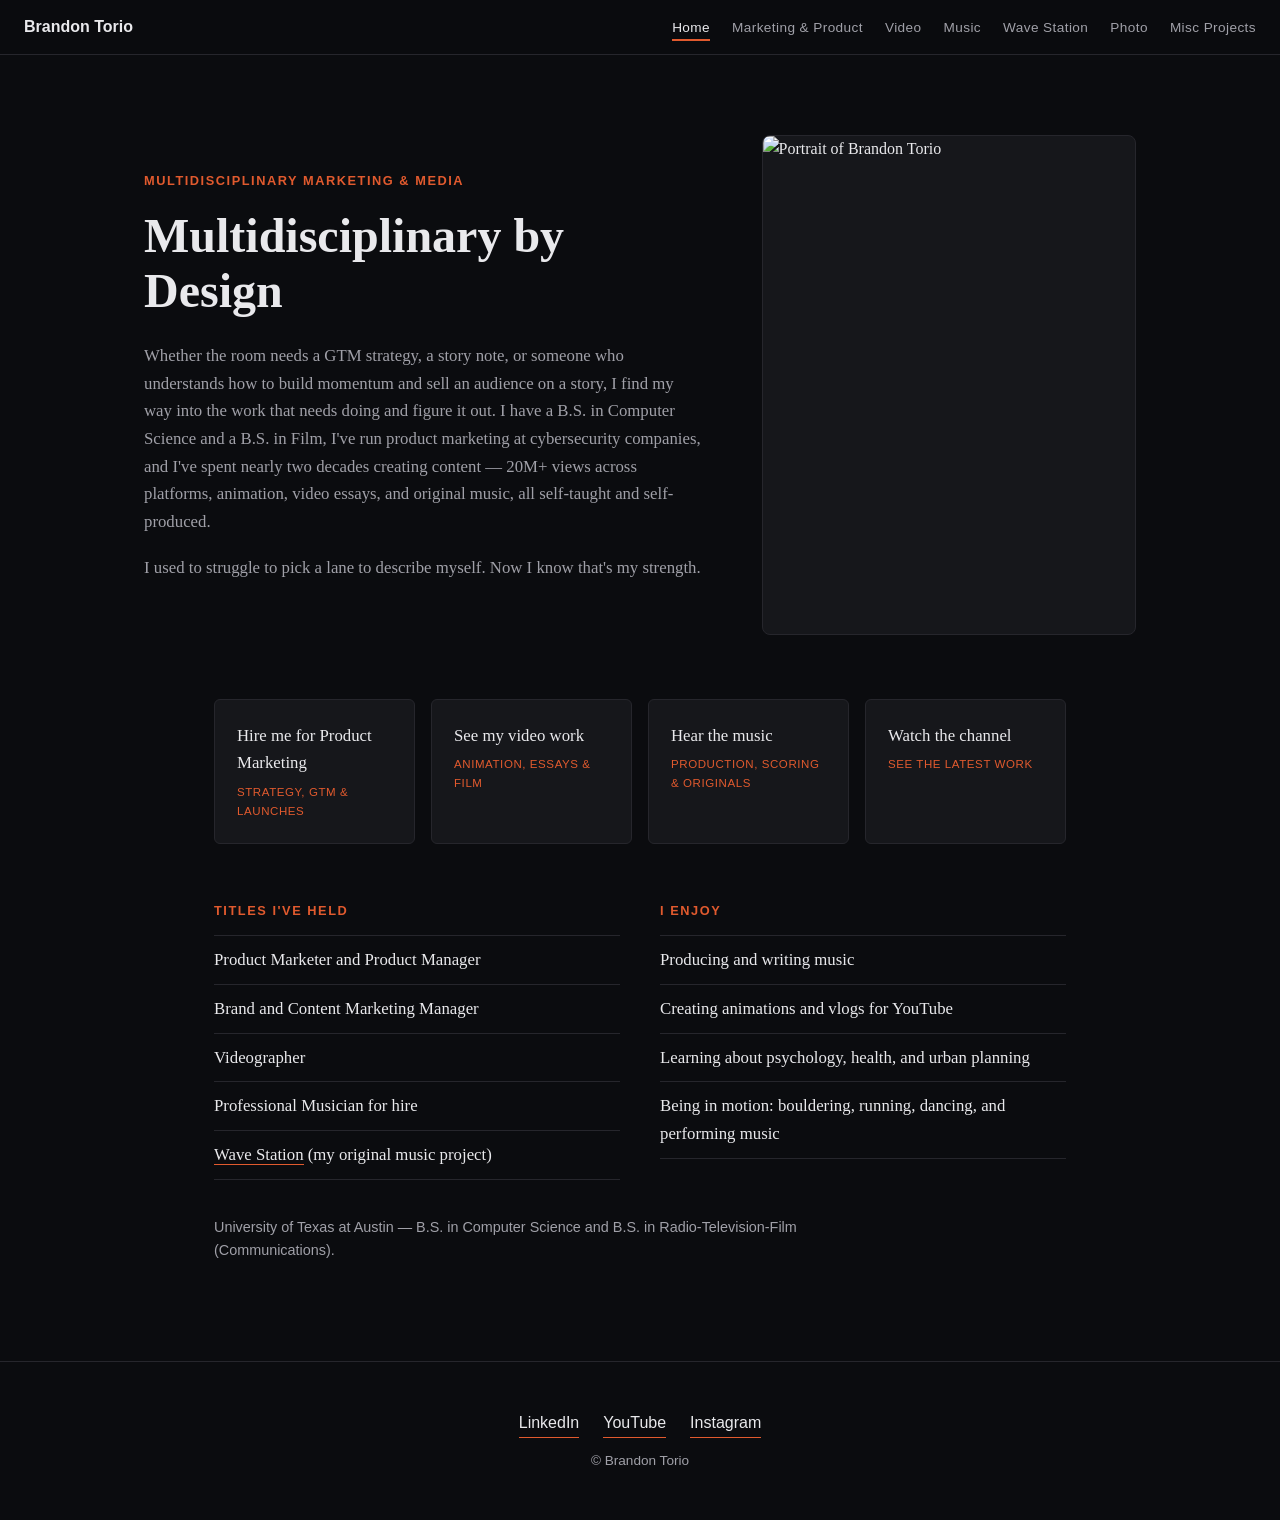
==== index.html @ 7facbb98 "Add files via upload" ====
<!DOCTYPE html>
<html lang="en">
<head>
<meta charset="UTF-8">
<meta name="viewport" content="width=device-width, initial-scale=1">
<title>Brandon Torio</title>
<meta name="description" content="Brandon Torio: product marketer, product manager, and creator working across technology, media, and entertainment.">
<meta property="og:title" content="Brandon Torio">
<meta property="og:description" content="Brandon Torio: product marketer, product manager, and creator working across technology, media, and entertainment.">
<meta property="og:type" content="website">
<link rel="stylesheet" href="style.css">
</head>
<body>
<nav class="site-nav">
  <a class="brand" href="index.html">Brandon Torio</a>
  <ul><li><a class="active" href="index.html">Home</a></li><li><a href="marketing-and-product.html">Marketing &amp; Product</a></li><li><a href="video.html">Video</a></li><li><a href="music.html">Music</a></li><li><a href="wave-station.html">Wave Station</a></li><li><a href="photo.html">Photo</a></li><li><a href="misc-projects.html">Misc Projects</a></li></ul>
</nav>
<main>
<header class="page-head hero"><div class="hero-text"><div class="eyebrow">Multidisciplinary Marketing &amp; Media</div><h1>Multidisciplinary by Design</h1><p>Whether the room needs a GTM strategy, a story note, or someone who understands how to build momentum and sell an audience on a story, I find my way into the work that needs doing and figure it out. I have a B.S. in Computer Science and a B.S. in Film, I've run product marketing at cybersecurity companies, and I've spent nearly two decades creating content &mdash; 20M+ views across platforms, animation, video essays, and original music, all self-taught and self-produced.</p><p>I used to struggle to pick a lane to describe myself. Now I know that's my strength.</p></div><figure class="portrait"><img src="images/image.jpg" alt="Portrait of Brandon Torio"></figure></header>

<section class="wrap">
  <div class="routes">
    <a class="route-card" href="marketing-and-product.html">
      <div class="label">Hire me for Product Marketing</div>
      <div class="sub">Strategy, GTM &amp; launches</div>
    </a>
    <a class="route-card" href="video.html">
      <div class="label">See my video work</div>
      <div class="sub">Animation, essays &amp; film</div>
    </a>
    <a class="route-card" href="music.html">
      <div class="label">Hear the music</div>
      <div class="sub">Production, scoring &amp; originals</div>
    </a>
    <a class="route-card" href="https://www.youtube.com/@sparkside217" target="_blank" rel="noopener">
      <div class="label">Watch the channel</div>
      <div class="sub">See the latest work</div>
    </a>
  </div>

  <div class="two-col">
    <div>
      <div class="label-small">Titles I've held</div>
      <ul class="plain-list">
        <li>Product Marketer and Product Manager</li>
        <li>Brand and Content Marketing Manager</li>
        <li>Videographer</li>
        <li>Professional Musician for hire</li>
        <li><a class="textlink" href="wave-station.html">Wave Station</a> (my original music project)</li>
      </ul>
    </div>
    <div>
      <div class="label-small">I enjoy</div>
      <ul class="plain-list">
        <li>Producing and writing music</li>
        <li>Creating animations and vlogs for YouTube</li>
        <li>Learning about psychology, health, and urban planning</li>
        <li>Being in motion: bouldering, running, dancing, and performing music</li>
      </ul>
    </div>
  </div>

  <p class="small-note">University of Texas at Austin &mdash; B.S. in Computer Science and B.S. in Radio-Television-Film (Communications).</p>
</section>

</main>
<footer>
  <div class="footer-links">
    <a href="https://www.linkedin.com/in/toriobrandon/" target="_blank" rel="noopener">LinkedIn</a>
    <a href="https://www.youtube.com/@sparkside217" target="_blank" rel="noopener">YouTube</a>
    <a href="https://www.instagram.com/sparksideoftheforce/" target="_blank" rel="noopener">Instagram</a>
  </div>
  <p>&copy; Brandon Torio</p>
</footer>
</body>
</html>
---- style.css ----
:root{
  --bg:#0b0c0f; --bg2:#121317; --text:#e9e9ec; --muted:#a0a0a8;
  --accent:#e15a2e; --line:#26262c; --card:#16171b;
  --serif:Georgia,'Times New Roman',serif;
  --sans:-apple-system,BlinkMacSystemFont,'Segoe UI',Helvetica,Arial,sans-serif;
}
*{box-sizing:border-box;margin:0;padding:0}
html{scroll-behavior:smooth}
body{background:var(--bg);color:var(--text);font-family:var(--serif);line-height:1.65}
a{color:inherit}
img{max-width:100%;display:block}

/* nav */
.site-nav{
  position:sticky;top:0;z-index:20;
  background:rgba(11,12,15,.94);backdrop-filter:blur(6px);
  border-bottom:1px solid var(--line);
  padding:14px 24px;display:flex;justify-content:space-between;align-items:center;
  gap:20px;flex-wrap:wrap;font-family:var(--sans)
}
.site-nav .brand{font-weight:700;font-size:1rem;text-decoration:none}
.site-nav ul{list-style:none;display:flex;gap:22px;flex-wrap:wrap}
.site-nav ul a{color:var(--muted);text-decoration:none;font-size:.85rem;letter-spacing:.03em;padding:4px 0;border-bottom:2px solid transparent}
.site-nav ul a:hover{color:var(--text)}
.site-nav ul a.active{color:var(--text);border-bottom-color:var(--accent)}

/* layout */
main{min-height:70vh}
.page-head,.wrap{max-width:900px;margin:0 auto;padding:0 24px}
.page-head{padding-top:80px;padding-bottom:24px}
.wrap{padding-top:24px;padding-bottom:80px}
.eyebrow{font-family:var(--sans);color:var(--accent);font-size:.8rem;letter-spacing:.12em;text-transform:uppercase;font-weight:700;margin-bottom:16px}
h1{font-size:3rem;line-height:1.15;margin-bottom:24px}
h2{font-size:1.6rem;line-height:1.25;margin:48px 0 14px}
h2:first-child{margin-top:0}
h3{font-size:1.15rem;margin-bottom:8px}
p{color:var(--muted);font-size:1.05rem;margin-bottom:18px;max-width:680px}
strong{color:var(--text)}
.small-note{font-family:var(--sans);font-size:.9rem;margin-top:36px}
.label-small{font-family:var(--sans);color:var(--accent);font-size:.8rem;letter-spacing:.12em;text-transform:uppercase;font-weight:700;margin-bottom:14px}
.textlink{color:var(--text);text-decoration:none;border-bottom:1px solid var(--accent)}
.textlink:hover{color:var(--accent)}

/* hero with portrait */
.page-head.hero{max-width:1040px;display:grid;grid-template-columns:1.5fr 1fr;gap:56px;align-items:center}
.portrait{margin:0}
.portrait img{width:100%;height:auto;aspect-ratio:3/4;object-fit:cover;border:1px solid var(--line);border-radius:8px}

/* home */
.routes{display:grid;grid-template-columns:repeat(auto-fit,minmax(200px,1fr));gap:16px;margin:16px 0 56px}
.route-card{border:1px solid var(--line);background:var(--card);padding:22px;border-radius:6px;text-decoration:none;color:var(--text);display:block;transition:border-color .15s}
.route-card:hover{border-color:var(--accent)}
.route-card .label{font-size:1.05rem;margin-bottom:6px}
.route-card .sub{font-family:var(--sans);color:var(--accent);font-size:.72rem;letter-spacing:.05em;text-transform:uppercase}
.two-col{display:grid;grid-template-columns:1fr 1fr;gap:40px}
.plain-list{list-style:none}
.plain-list li{padding:10px 0;border-top:1px solid var(--line);font-size:1.05rem}
.plain-list li:last-child{border-bottom:1px solid var(--line)}

/* case studies */
.case{border-top:1px solid var(--line);padding:36px 0}
.case:last-of-type{border-bottom:1px solid var(--line)}
.case h2{margin-top:0}
.case-meta{font-family:var(--sans);color:var(--accent);font-size:.8rem;text-transform:uppercase;letter-spacing:.05em;margin-bottom:8px}
.case ul{margin:14px 0 18px 22px;color:var(--muted)}
.case ul li{margin-bottom:6px}
.metric{color:var(--text);font-weight:700}

/* media */
.video-item{margin-bottom:44px}
.video-item h2{margin-top:0}
.embed{position:relative;width:100%;max-width:760px;aspect-ratio:16/9;margin:14px 0 10px;border:1px solid var(--line);border-radius:6px;overflow:hidden;background:#000}
.embed iframe{position:absolute;inset:0;width:100%;height:100%;border:0}
figure{margin:16px 0}
figure img{width:100%;height:auto;border:1px solid var(--line);border-radius:6px;background:var(--card)}
figcaption{font-family:var(--sans);color:var(--muted);font-size:.8rem;margin-top:6px}
.gallery{display:grid;grid-template-columns:repeat(auto-fill,minmax(260px,1fr));gap:16px;margin:16px 0 28px}
.gallery figure{margin:0}
.gallery-3{grid-template-columns:repeat(auto-fit,minmax(220px,1fr))}
.tiles{display:grid;grid-template-columns:repeat(auto-fit,minmax(260px,1fr));gap:20px;margin-top:16px}
.tile{display:block;text-decoration:none;border:1px solid var(--line);border-radius:6px;background:var(--card);overflow:hidden;transition:border-color .15s}
.tile:hover{border-color:var(--accent)}
.tile figure{margin:0}
.tile figure img{border:0;border-radius:0;aspect-ratio:4/3;object-fit:cover}
.tile span{display:block;padding:14px 16px;font-size:1.05rem}

/* footer */
footer{border-top:1px solid var(--line);padding:48px 24px;text-align:center;font-family:var(--sans)}
.footer-links{display:flex;gap:24px;justify-content:center;flex-wrap:wrap}
footer a{color:var(--text);text-decoration:none;border-bottom:1px solid var(--accent)}
footer p{color:var(--muted);font-size:.85rem;margin:12px auto 0;max-width:none}

@media (max-width:700px){
  h1{font-size:2.1rem}
  .page-head{padding-top:48px}
  .two-col{grid-template-columns:1fr;gap:28px}
  .page-head.hero{grid-template-columns:1fr;gap:32px}
  .portrait{max-width:420px}
  .site-nav{padding:12px 16px}
  .site-nav ul{gap:14px}
}
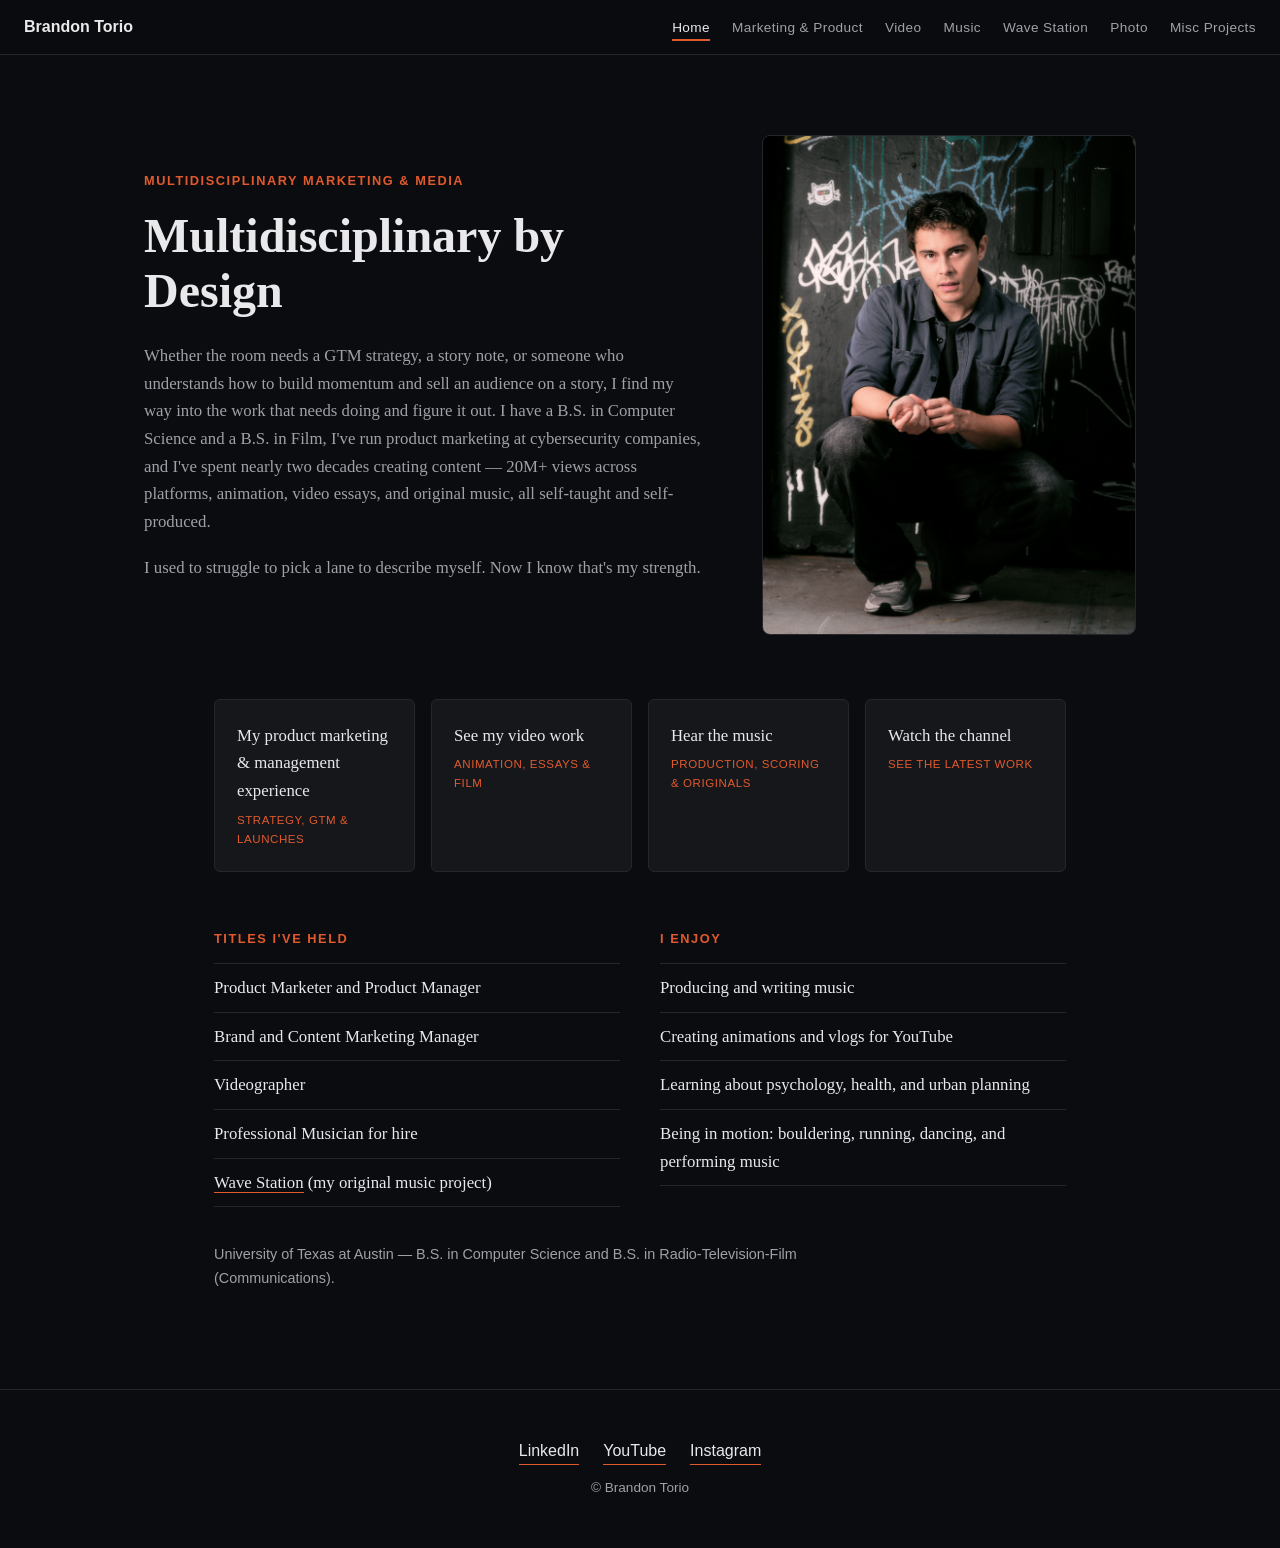
==== commit b8b52716: "Add files via upload" ====
--- a/index.html
+++ b/index.html
@@ -21,7 +21,7 @@
 <section class="wrap">
   <div class="routes">
     <a class="route-card" href="marketing-and-product.html">
-      <div class="label">Hire me for Product Marketing</div>
+      <div class="label">My product marketing &amp; management experience</div>
       <div class="sub">Strategy, GTM &amp; launches</div>
     </a>
     <a class="route-card" href="video.html">
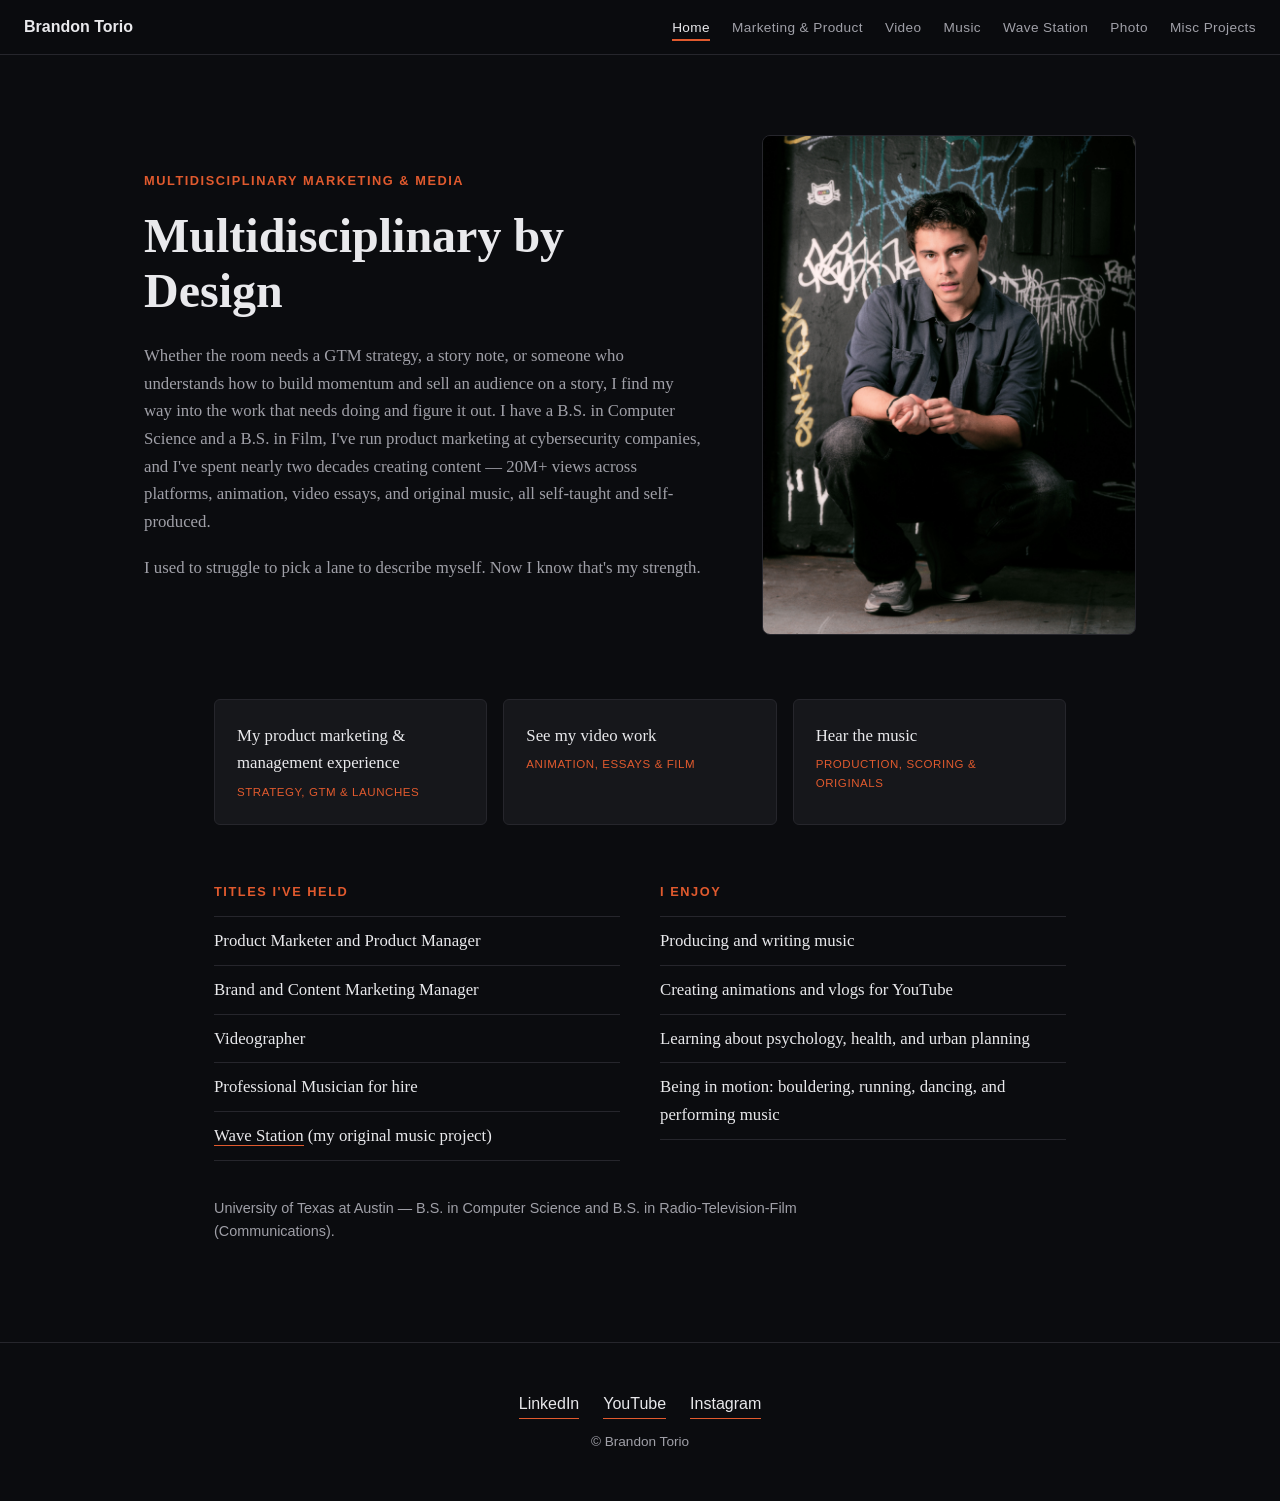
==== commit 4752f7b4: "Add files via upload" ====
--- a/index.html
+++ b/index.html
@@ -31,10 +31,6 @@
     <a class="route-card" href="music.html">
       <div class="label">Hear the music</div>
       <div class="sub">Production, scoring &amp; originals</div>
-    </a>
-    <a class="route-card" href="https://www.youtube.com/@sparkside217" target="_blank" rel="noopener">
-      <div class="label">Watch the channel</div>
-      <div class="sub">See the latest work</div>
     </a>
   </div>
 
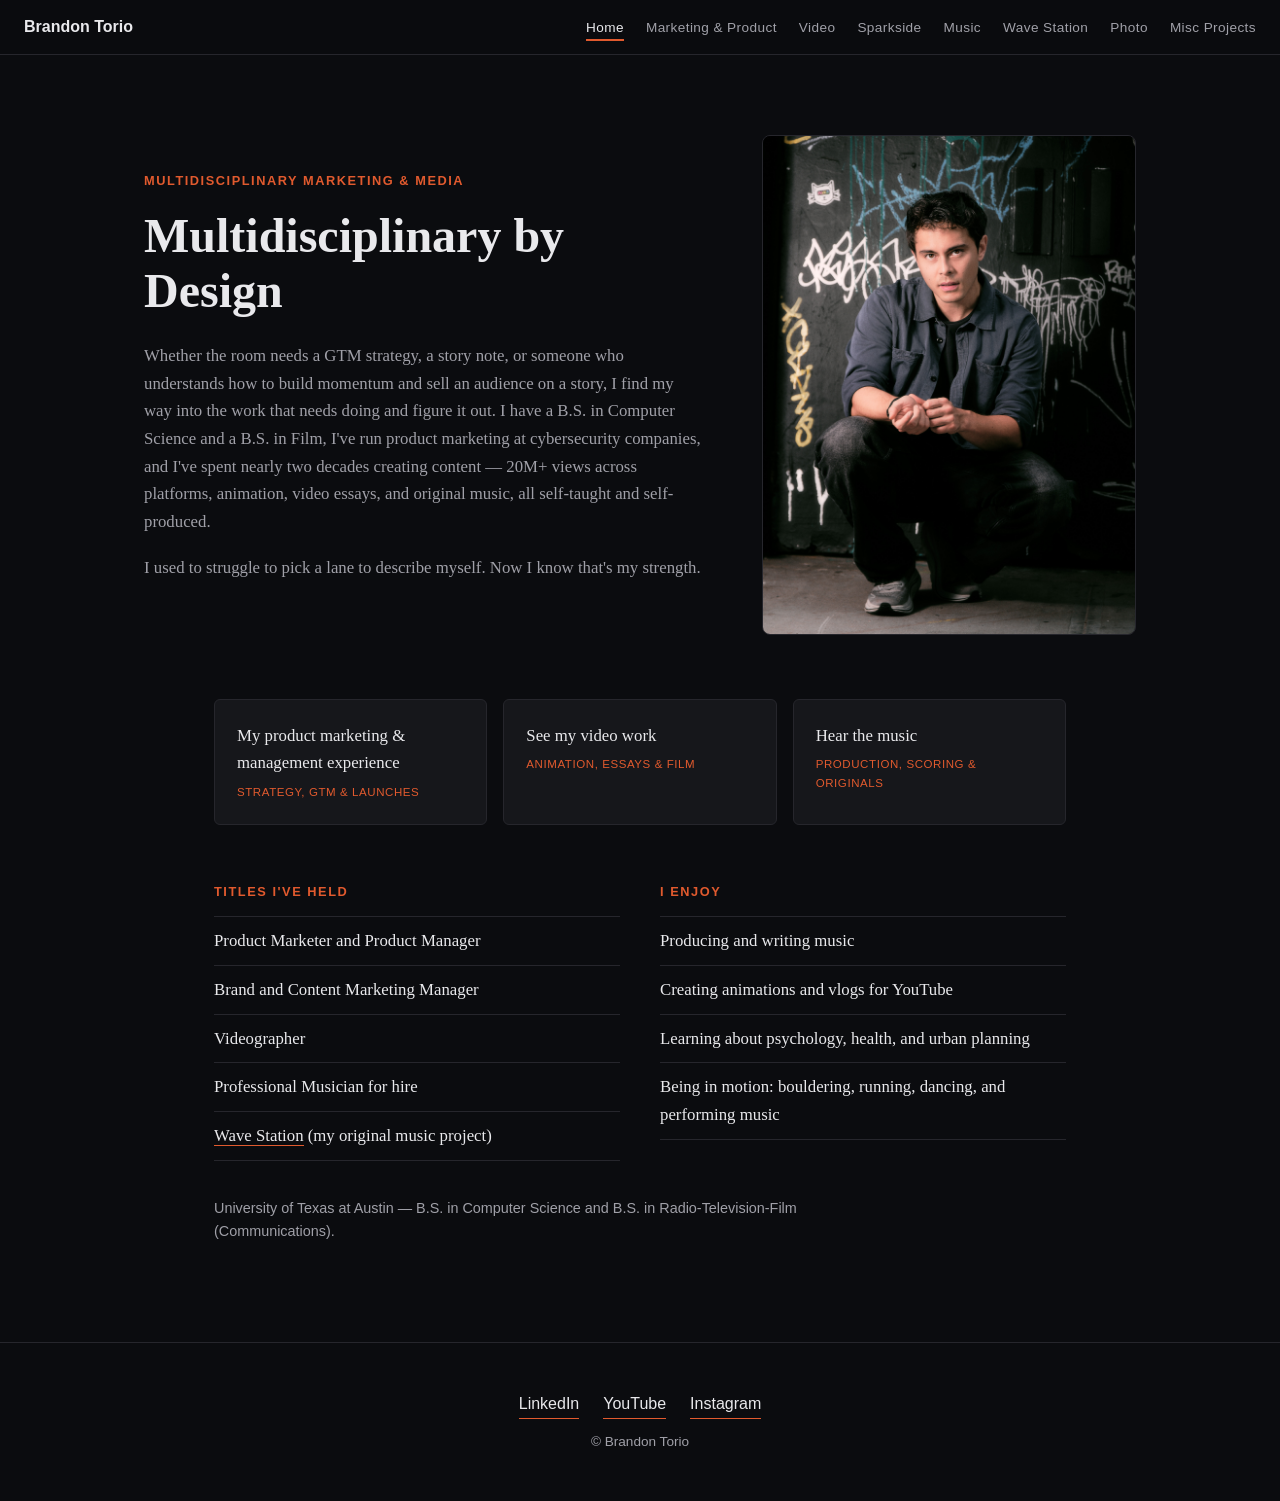
==== commit 63345836: "Add files via upload" ====
--- a/index.html
+++ b/index.html
@@ -13,7 +13,7 @@
 <body>
 <nav class="site-nav">
   <a class="brand" href="index.html">Brandon Torio</a>
-  <ul><li><a class="active" href="index.html">Home</a></li><li><a href="marketing-and-product.html">Marketing &amp; Product</a></li><li><a href="video.html">Video</a></li><li><a href="music.html">Music</a></li><li><a href="wave-station.html">Wave Station</a></li><li><a href="photo.html">Photo</a></li><li><a href="misc-projects.html">Misc Projects</a></li></ul>
+  <ul><li><a class="active" href="index.html">Home</a></li><li><a href="marketing-and-product.html">Marketing &amp; Product</a></li><li><a href="video.html">Video</a></li><li><a href="sparkside.html">Sparkside</a></li><li><a href="music.html">Music</a></li><li><a href="wave-station.html">Wave Station</a></li><li><a href="photo.html">Photo</a></li><li><a href="misc-projects.html">Misc Projects</a></li></ul>
 </nav>
 <main>
 <header class="page-head hero"><div class="hero-text"><div class="eyebrow">Multidisciplinary Marketing &amp; Media</div><h1>Multidisciplinary by Design</h1><p>Whether the room needs a GTM strategy, a story note, or someone who understands how to build momentum and sell an audience on a story, I find my way into the work that needs doing and figure it out. I have a B.S. in Computer Science and a B.S. in Film, I've run product marketing at cybersecurity companies, and I've spent nearly two decades creating content &mdash; 20M+ views across platforms, animation, video essays, and original music, all self-taught and self-produced.</p><p>I used to struggle to pick a lane to describe myself. Now I know that's my strength.</p></div><figure class="portrait"><img src="images/image.jpg" alt="Portrait of Brandon Torio"></figure></header>
